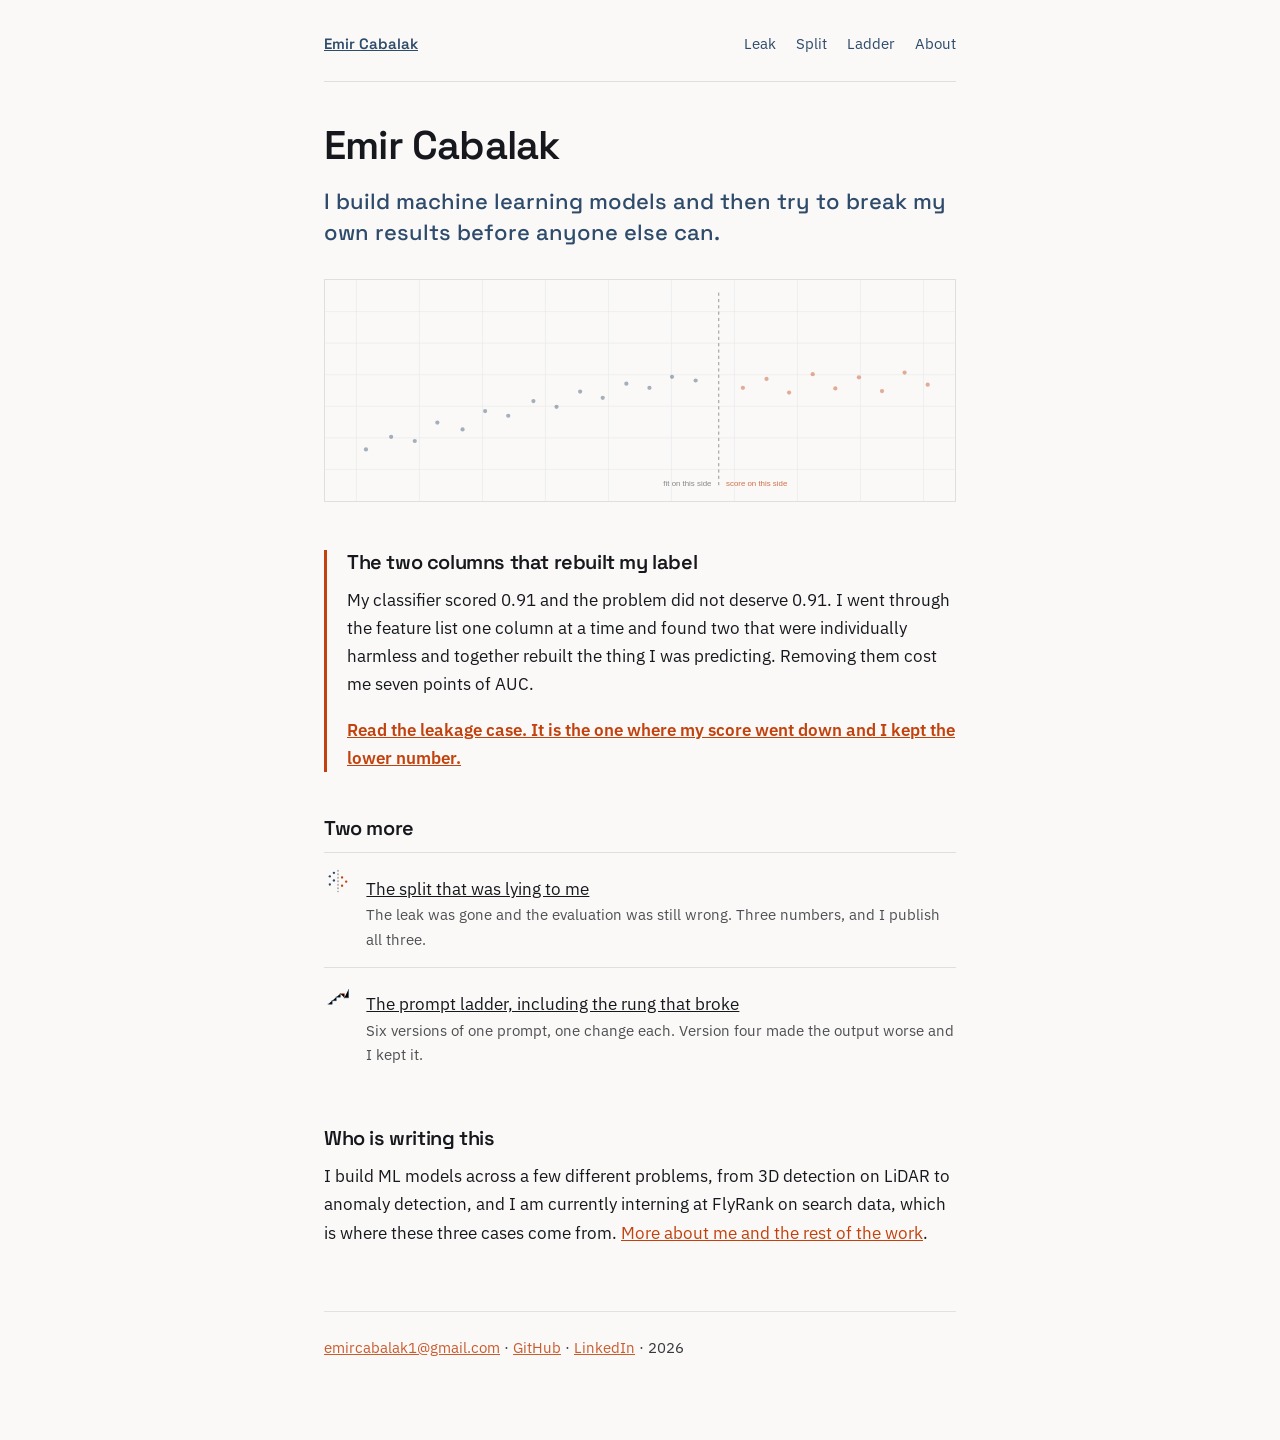
==== index.html @ 6a3590a3 "Add LinkedIn to the footer and the contact block" ====
<!doctype html>
<html lang="en">
<head>
<meta charset="utf-8">
<meta name="viewport" content="width=device-width, initial-scale=1">
<title>Emir Cabalak</title>
<meta name="description" content="I build machine learning models and then try to break my own results before anyone else can.">
<link rel="icon" href="favicon.svg" type="image/svg+xml">
<link rel="stylesheet" href="style.css">
</head>
<body>

<nav>
  <a class="home" href="index.html" aria-current="page">Emir Cabalak</a>
  <a href="leak.html">Leak</a>
  <a href="split.html">Split</a>
  <a href="ladder.html">Ladder</a>
  <a href="about.html">About</a>
</nav>

<main>
  <h1>Emir Cabalak</h1>
  <p class="claim">I build machine learning models and then try to break my own results before anyone else can.</p>

  <img class="hero" src="hero-texture.svg" alt="" width="1200" height="420">

  <div class="lead">
    <h2 style="margin-top:0">The two columns that rebuilt my label</h2>
    <p>My classifier scored 0.91 and the problem did not deserve 0.91. I went through the
    feature list one column at a time and found two that were individually harmless and
    together rebuilt the thing I was predicting. Removing them cost me seven points of AUC.</p>
    <p class="cta"><a href="leak.html">Read the leakage case. It is the one where my score
    went down and I kept the lower number.</a></p>
  </div>

  <h2>Two more</h2>
  <ul class="more">
    <li>
      <img src="icon-split.svg" alt="" width="28" height="28">
      <span>
        <a href="split.html">The split that was lying to me</a>
        <span class="sub">The leak was gone and the evaluation was still wrong. Three numbers, and I publish all three.</span>
      </span>
    </li>
    <li>
      <img src="icon-ladder.svg" alt="" width="28" height="28">
      <span>
        <a href="ladder.html">The prompt ladder, including the rung that broke</a>
        <span class="sub">Six versions of one prompt, one change each. Version four made the output worse and I kept it.</span>
      </span>
    </li>
  </ul>

  <h2>Who is writing this</h2>
  <p>I build ML models across a few different problems, from 3D detection on LiDAR to anomaly
  detection, and I am currently interning at FlyRank on search data, which is where these three
  cases come from. <a href="about.html">More about me and the rest of the work</a>.</p>
</main>

<footer>
  <a href="mailto:emircabalak1@gmail.com">emircabalak1@gmail.com</a> &middot;
  <a href="https://github.com/emircabalak">GitHub</a> &middot;
  <a href="https://www.linkedin.com/in/emircabalak/">LinkedIn</a> &middot; 2026
</footer>

</body>
</html>
---- style.css ----
@import url("https://fonts.googleapis.com/css2?family=IBM+Plex+Sans:wght@400;600&family=Space+Grotesk:wght@500;600&display=swap");

:root {
  --paper: #FAF9F7;
  --ink: #16181D;
  --main: #2E4B6B;
  --accent: #C2410C;
  --rule: #E2DFDA;
  --font-heading: "Space Grotesk", "Segoe UI", Helvetica, Arial, sans-serif;
  --font-body: "IBM Plex Sans", "Segoe UI", Helvetica, Arial, sans-serif;
}

@media (prefers-color-scheme: dark) {
  :root {
    --paper: #14161A;
    --ink: #E9E7E3;
    --main: #8FB2D6;
    --accent: #F0834D;
    --rule: #2A2E35;
  }
}

* { box-sizing: border-box; }

body {
  margin: 0 auto;
  padding: 2rem 1.25rem 5rem;
  max-width: 42rem;
  background: var(--paper);
  color: var(--ink);
  font-family: var(--font-body);
  font-size: 1.0625rem;
  line-height: 1.65;
  font-variant-numeric: tabular-nums;
}

h1, h2, h3 {
  font-family: var(--font-heading);
  font-weight: 600;
  letter-spacing: -0.02em;
  line-height: 1.2;
}

h1 { font-size: clamp(1.75rem, 6vw, 2.5rem); margin: 0 0 1rem; }
h2 { font-size: 1.25rem; margin: 2.75rem 0 0.75rem; }
h3 { font-size: 1rem; margin: 2rem 0 0.5rem; color: var(--main); }

p { margin: 0 0 1.1rem; }

a { color: var(--accent); }
a:focus-visible { outline: 2px solid var(--accent); outline-offset: 3px; }

/* navigation */

nav {
  display: flex;
  flex-wrap: wrap;
  gap: 1.25rem;
  padding-bottom: 1.5rem;
  margin-bottom: 2.5rem;
  border-bottom: 1px solid var(--rule);
  font-size: 0.9375rem;
}

nav a { color: var(--main); text-decoration: none; }
nav a:hover { text-decoration: underline; }
nav a[aria-current="page"] { font-weight: 600; text-decoration: underline; }
nav .home { font-family: var(--font-heading); font-weight: 600; margin-right: auto; }

/* home */

.claim {
  font-family: var(--font-heading);
  font-weight: 500;
  font-size: clamp(1.125rem, 3.6vw, 1.375rem);
  line-height: 1.4;
  color: var(--main);
  margin: 0 0 2rem;
}

.hero { width: 100%; height: auto; margin: 0 0 2.5rem; border: 1px solid var(--rule); }

.lead {
  border-left: 3px solid var(--accent);
  padding-left: 1.25rem;
  margin: 0 0 2.5rem;
}

.cta { font-weight: 600; }

.more { list-style: none; padding: 0; margin: 0; }
.more li { display: flex; gap: 0.9rem; align-items: baseline; padding: 0.9rem 0; border-top: 1px solid var(--rule); }
.more img { width: 28px; height: 28px; flex: none; }
.more a { color: var(--ink); }
.more .sub { display: block; font-size: 0.9375rem; opacity: 0.75; }

/* case pages */

.case-icon { width: 48px; height: 48px; margin-bottom: 0.75rem; }

.kicker {
  font-size: 0.8125rem;
  letter-spacing: 0.08em;
  text-transform: uppercase;
  color: var(--main);
  margin: 0 0 0.5rem;
}

table {
  width: 100%;
  border-collapse: collapse;
  margin: 1.5rem 0;
  font-size: 0.9375rem;
}

th, td { text-align: left; padding: 0.5rem 0.75rem 0.5rem 0; border-bottom: 1px solid var(--rule); }
th { font-weight: 600; color: var(--main); border-bottom-width: 2px; }
td.num, th.num { text-align: right; padding-right: 0; }

.table-scroll { overflow-x: auto; }

figure { margin: 1.75rem 0; }
figure img { width: 100%; height: auto; border: 1px solid var(--rule); }
figcaption { font-size: 0.875rem; opacity: 0.75; margin-top: 0.5rem; }

.pending {
  border: 1px dashed var(--rule);
  padding: 1rem 1.25rem;
  font-size: 0.9375rem;
  opacity: 0.8;
}

.next {
  margin-top: 3rem;
  padding-top: 1.5rem;
  border-top: 1px solid var(--rule);
  font-weight: 600;
}

/* about */

.portrait { width: 160px; height: 160px; border-radius: 50%; float: right; margin: 0 0 1rem 1.5rem; }

@media (max-width: 30rem) {
  .portrait { float: none; margin: 0 0 1.5rem; }
}

/* footer */

footer {
  margin-top: 4rem;
  padding-top: 1.5rem;
  border-top: 1px solid var(--rule);
  font-size: 0.9375rem;
  opacity: 0.85;
}
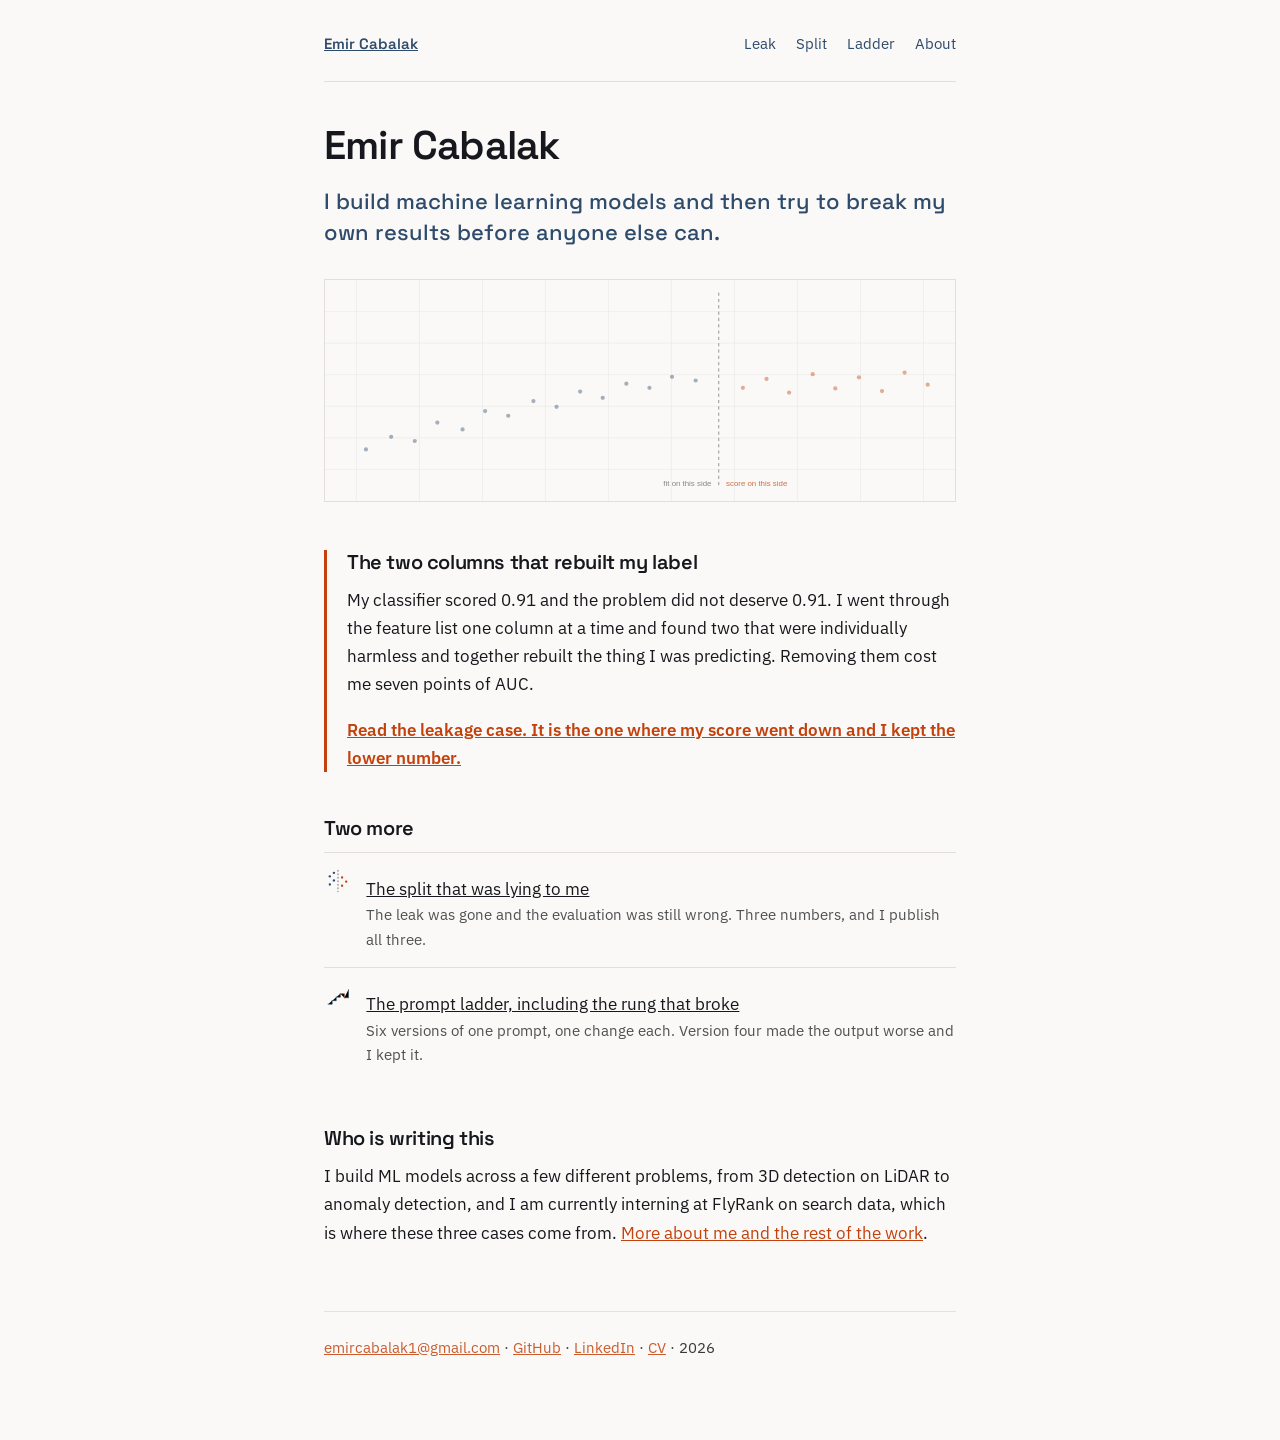
==== commit 53b59110: "Add the CV and link it from the footer and the about page" ====
--- a/index.html
+++ b/index.html
@@ -60,7 +60,8 @@
 <footer>
   <a href="mailto:emircabalak1@gmail.com">emircabalak1@gmail.com</a> &middot;
   <a href="https://github.com/emircabalak">GitHub</a> &middot;
-  <a href="https://www.linkedin.com/in/emircabalak/">LinkedIn</a> &middot; 2026
+  <a href="https://www.linkedin.com/in/emircabalak/">LinkedIn</a> &middot;
+  <a href="Emir_Cabalak_CV.pdf">CV</a> &middot; 2026
 </footer>
 
 </body>
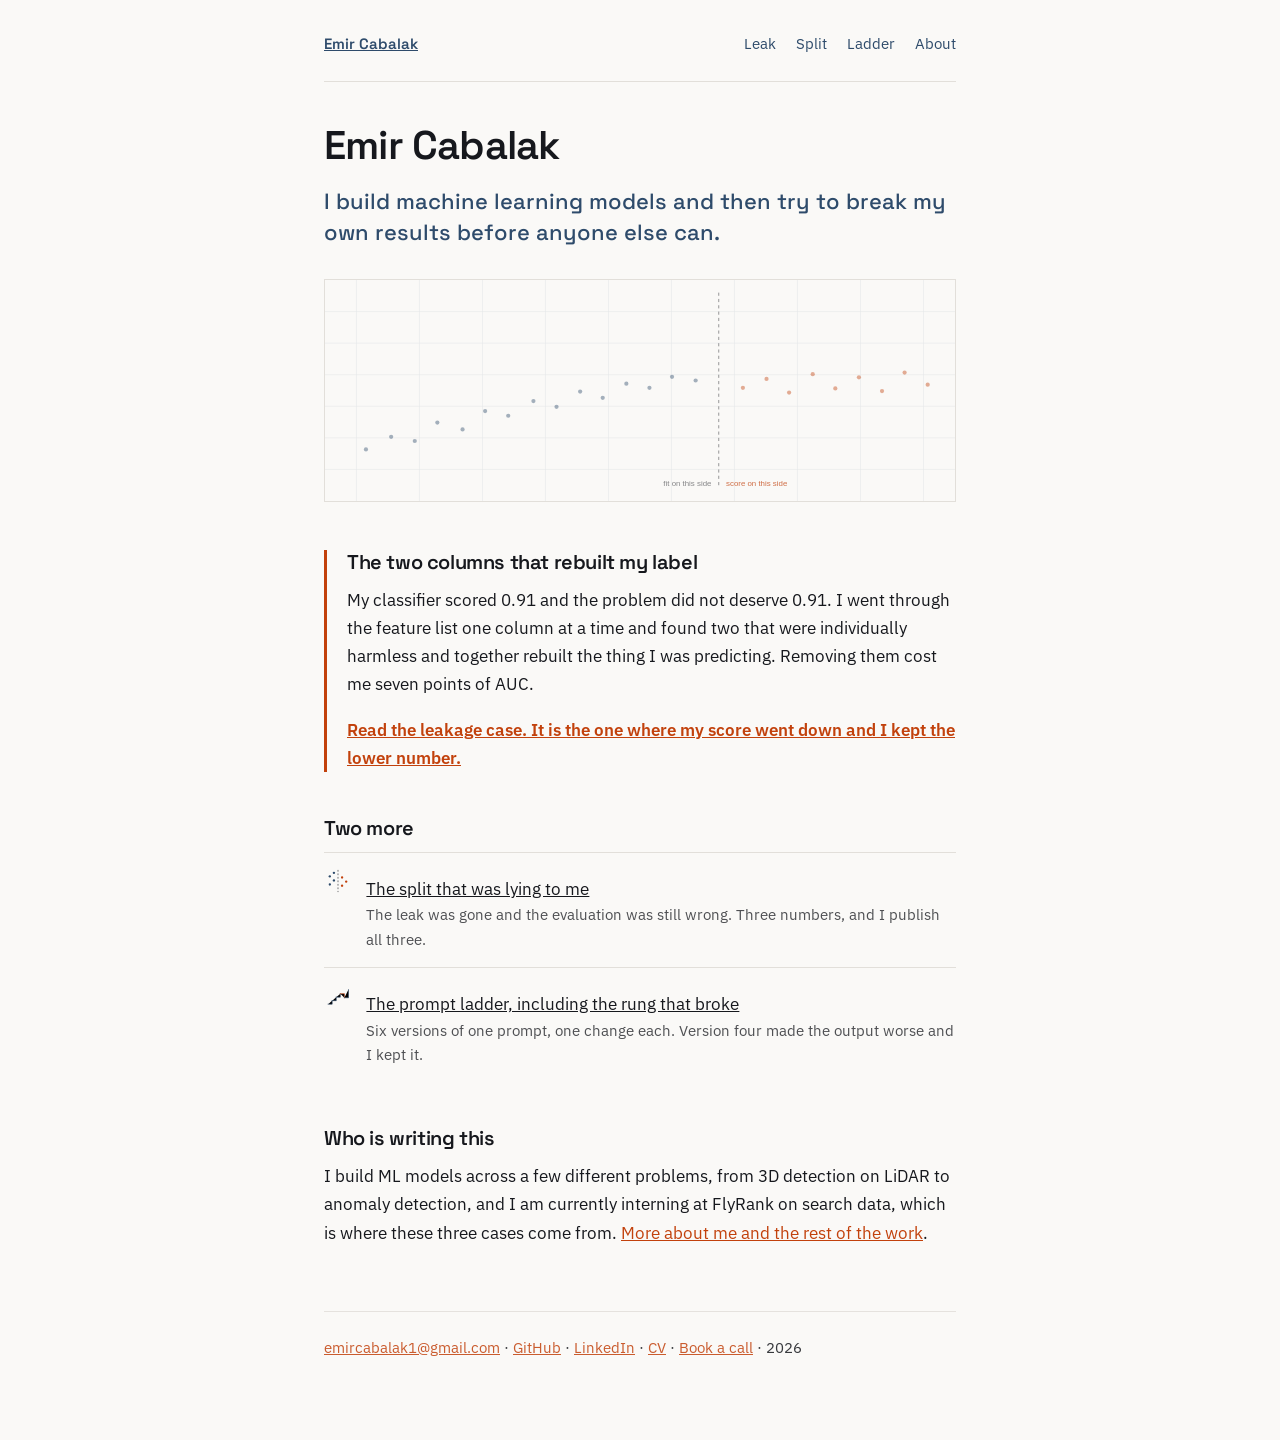
==== commit de4ae297: "Add the booking link" ====
--- a/index.html
+++ b/index.html
@@ -61,7 +61,8 @@
   <a href="mailto:emircabalak1@gmail.com">emircabalak1@gmail.com</a> &middot;
   <a href="https://github.com/emircabalak">GitHub</a> &middot;
   <a href="https://www.linkedin.com/in/emircabalak/">LinkedIn</a> &middot;
-  <a href="Emir_Cabalak_CV.pdf">CV</a> &middot; 2026
+  <a href="Emir_Cabalak_CV.pdf">CV</a> &middot;
+  <a href="https://cal.com/emircabalak">Book a call</a> &middot; 2026
 </footer>
 
 </body>
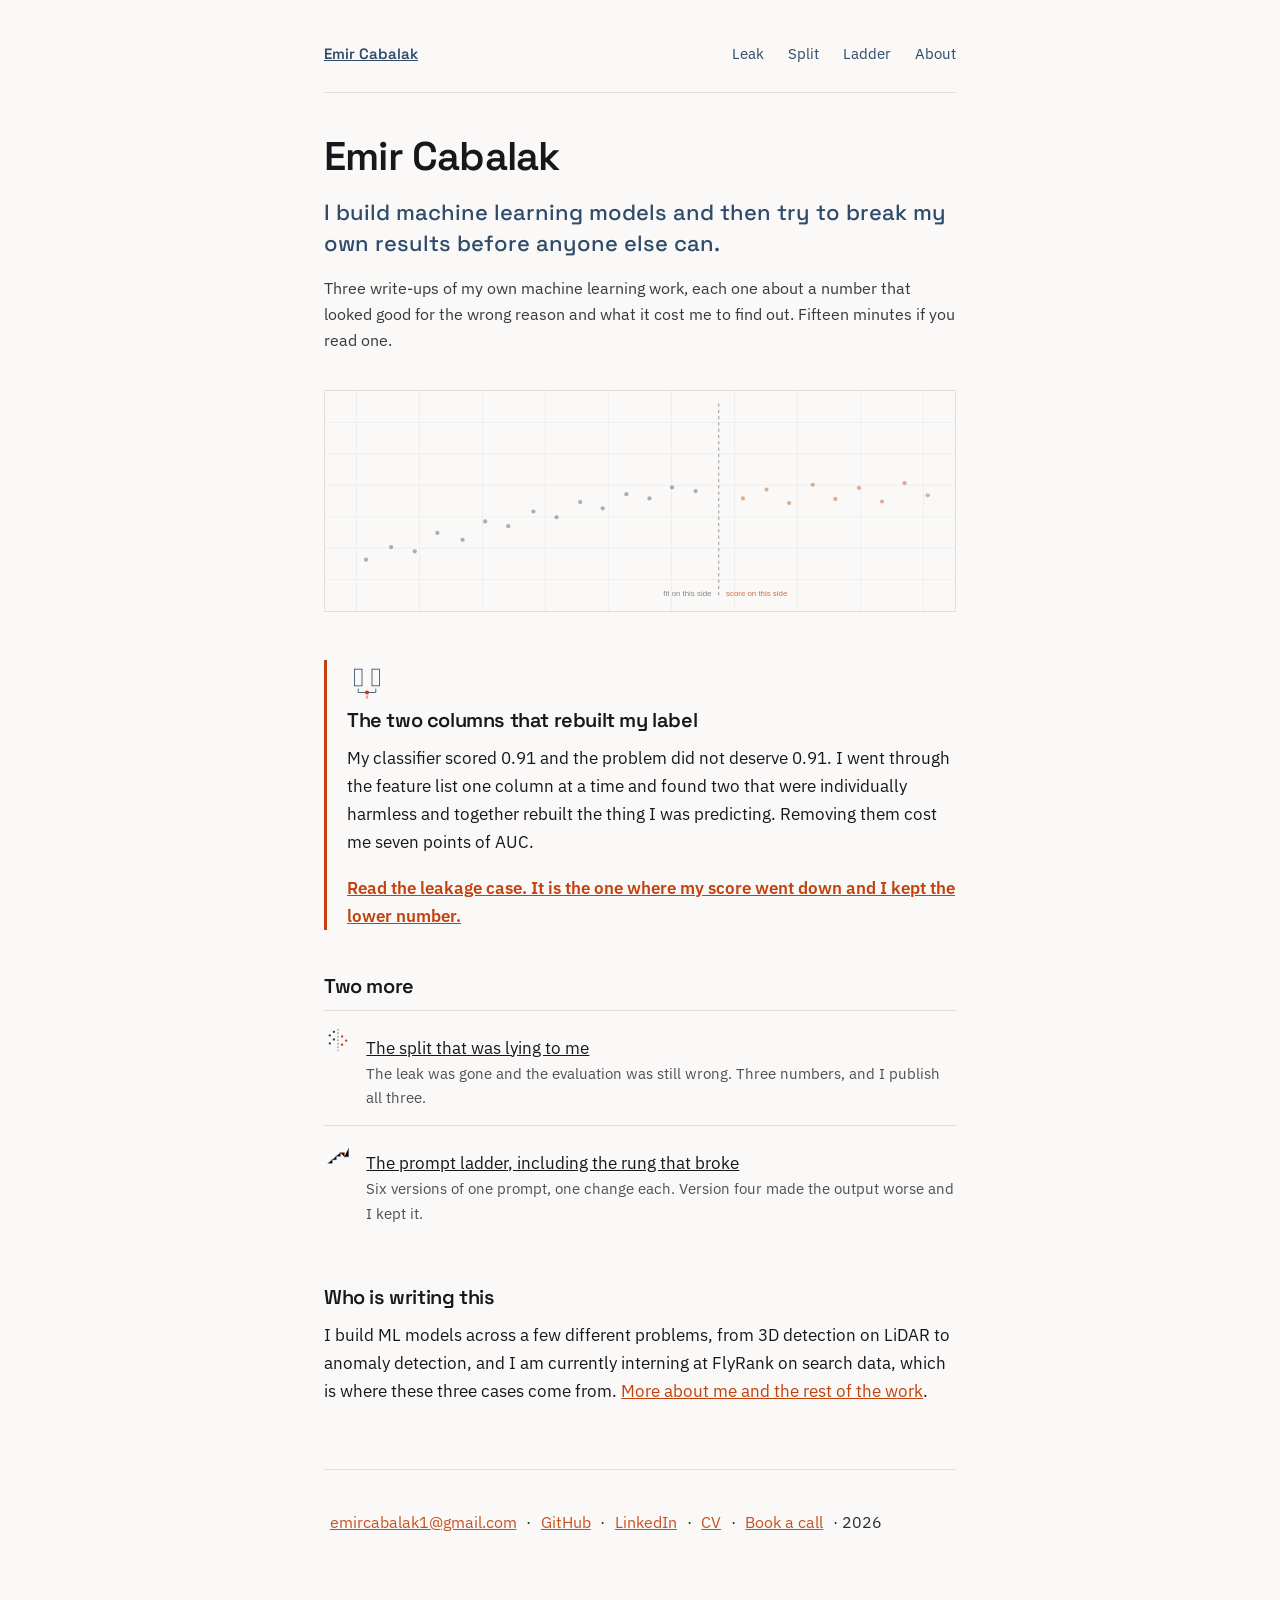
==== commit a1afbfcb: "Enlarge tap targets, add a line saying what the site is for, and open each section of case 2 plainly" ====
--- a/index.html
+++ b/index.html
@@ -22,9 +22,14 @@
   <h1>Emir Cabalak</h1>
   <p class="claim">I build machine learning models and then try to break my own results before anyone else can.</p>
 
+  <p class="for-you">Three write-ups of my own machine learning work, each one about a number
+  that looked good for the wrong reason and what it cost me to find out. Fifteen minutes if you
+  read one.</p>
+
   <img class="hero" src="hero-texture.svg" alt="" width="1200" height="420">
 
   <div class="lead">
+    <img src="icon-leak.svg" alt="" width="40" height="40">
     <h2 style="margin-top:0">The two columns that rebuilt my label</h2>
     <p>My classifier scored 0.91 and the problem did not deserve 0.91. I went through the
     feature list one column at a time and found two that were individually harmless and
--- a/style.css
+++ b/style.css
@@ -55,14 +55,19 @@
 nav {
   display: flex;
   flex-wrap: wrap;
-  gap: 1.25rem;
-  padding-bottom: 1.5rem;
+  gap: 0.25rem 1.5rem;
+  padding-bottom: 1rem;
   margin-bottom: 2.5rem;
   border-bottom: 1px solid var(--rule);
   font-size: 0.9375rem;
 }
 
-nav a { color: var(--main); text-decoration: none; }
+nav a {
+  color: var(--main);
+  text-decoration: none;
+  display: inline-block;
+  padding: 0.6rem 0;
+}
 nav a:hover { text-decoration: underline; }
 nav a[aria-current="page"] { font-weight: 600; text-decoration: underline; }
 nav .home { font-family: var(--font-heading); font-weight: 600; margin-right: auto; }
@@ -84,6 +89,14 @@
   border-left: 3px solid var(--accent);
   padding-left: 1.25rem;
   margin: 0 0 2.5rem;
+}
+
+.lead img { width: 40px; height: 40px; display: block; margin-bottom: 0.5rem; }
+
+.for-you {
+  margin: -1rem 0 2.25rem;
+  font-size: 1rem;
+  opacity: 0.85;
 }
 
 .cta { font-weight: 600; }
@@ -151,6 +164,12 @@
   margin-top: 4rem;
   padding-top: 1.5rem;
   border-top: 1px solid var(--rule);
-  font-size: 0.9375rem;
-  opacity: 0.85;
+  font-size: 1rem;
+  line-height: 2.4;
+  opacity: 0.9;
 }
+
+footer a {
+  display: inline-block;
+  padding: 0.55rem 0.35rem;
+}
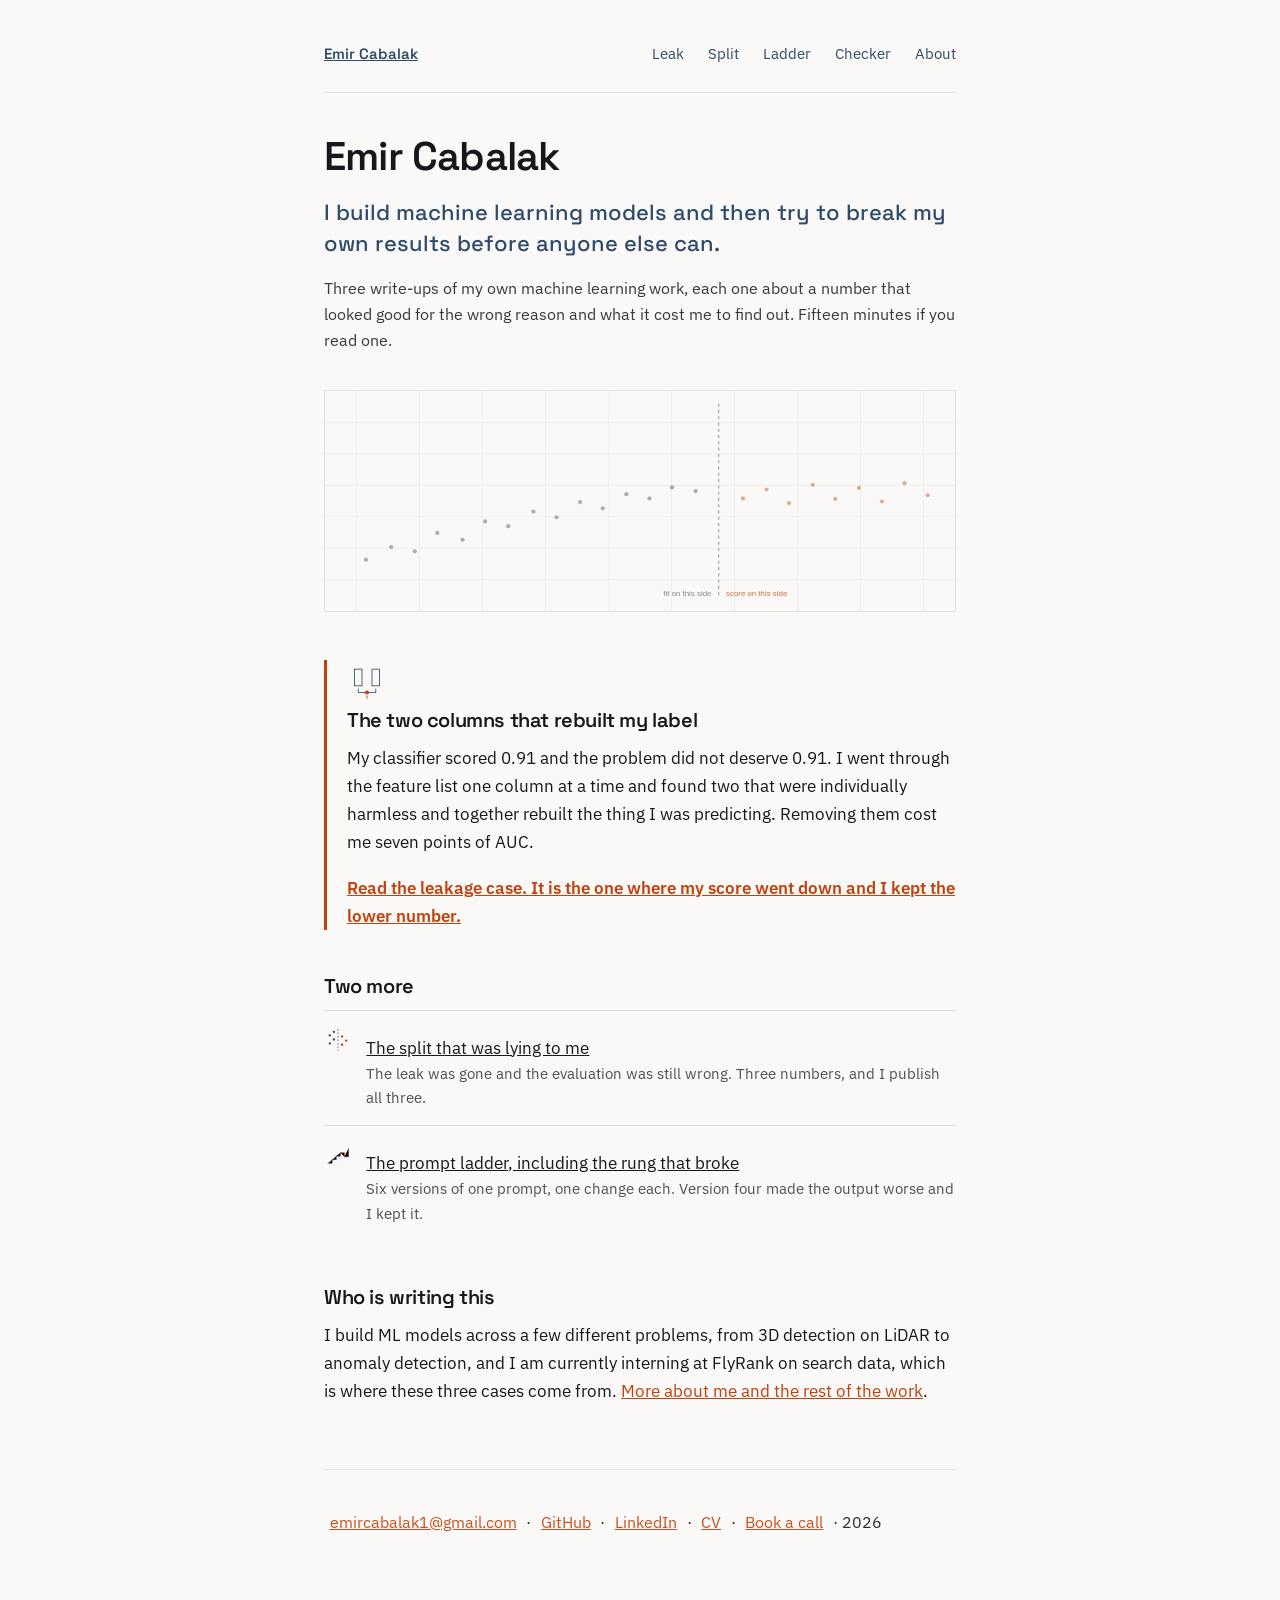
==== commit 00d8b73a: "Add the leakage checker, a working tool that runs in the browser" ====
--- a/index.html
+++ b/index.html
@@ -15,6 +15,7 @@
   <a href="leak.html">Leak</a>
   <a href="split.html">Split</a>
   <a href="ladder.html">Ladder</a>
+  <a href="checker.html">Checker</a>
   <a href="about.html">About</a>
 </nav>
 
--- a/style.css
+++ b/style.css
@@ -173,3 +173,65 @@
   display: inline-block;
   padding: 0.55rem 0.35rem;
 }
+
+/* checker */
+
+form { margin: 1.75rem 0; }
+
+label {
+  display: block;
+  font-size: 0.9375rem;
+  font-weight: 600;
+  color: var(--main);
+  margin-bottom: 0.35rem;
+}
+
+textarea, input {
+  width: 100%;
+  font-family: var(--font-body);
+  font-size: 1rem;
+  color: var(--ink);
+  background: transparent;
+  border: 1px solid var(--rule);
+  border-radius: 4px;
+  padding: 0.6rem 0.7rem;
+}
+
+textarea { resize: vertical; }
+textarea:focus-visible, input:focus-visible { outline: 2px solid var(--accent); outline-offset: 1px; }
+
+.row { display: flex; flex-wrap: wrap; gap: 1rem; margin-top: 1rem; align-items: flex-end; }
+.row > span { flex: 1 1 12rem; }
+
+button {
+  font-family: var(--font-body);
+  font-size: 1rem;
+  font-weight: 600;
+  color: var(--paper);
+  background: var(--accent);
+  border: 1px solid var(--accent);
+  border-radius: 4px;
+  padding: 0.7rem 1.2rem;
+  cursor: pointer;
+}
+
+button.secondary { color: var(--main); background: transparent; border-color: var(--main); }
+button:focus-visible { outline: 2px solid var(--ink); outline-offset: 2px; }
+
+.verdict {
+  font-family: var(--font-heading);
+  font-weight: 600;
+  font-size: 1.125rem;
+  border-left: 3px solid var(--rule);
+  padding-left: 1rem;
+  margin: 2rem 0 0.75rem;
+}
+
+.verdict.bad { border-left-color: var(--accent); }
+.verdict.good { border-left-color: var(--main); }
+
+.meta { font-size: 0.9375rem; opacity: 0.8; }
+
+tr.hit td { color: var(--accent); font-weight: 600; }
+
+#out h3 { margin-top: 1.75rem; }
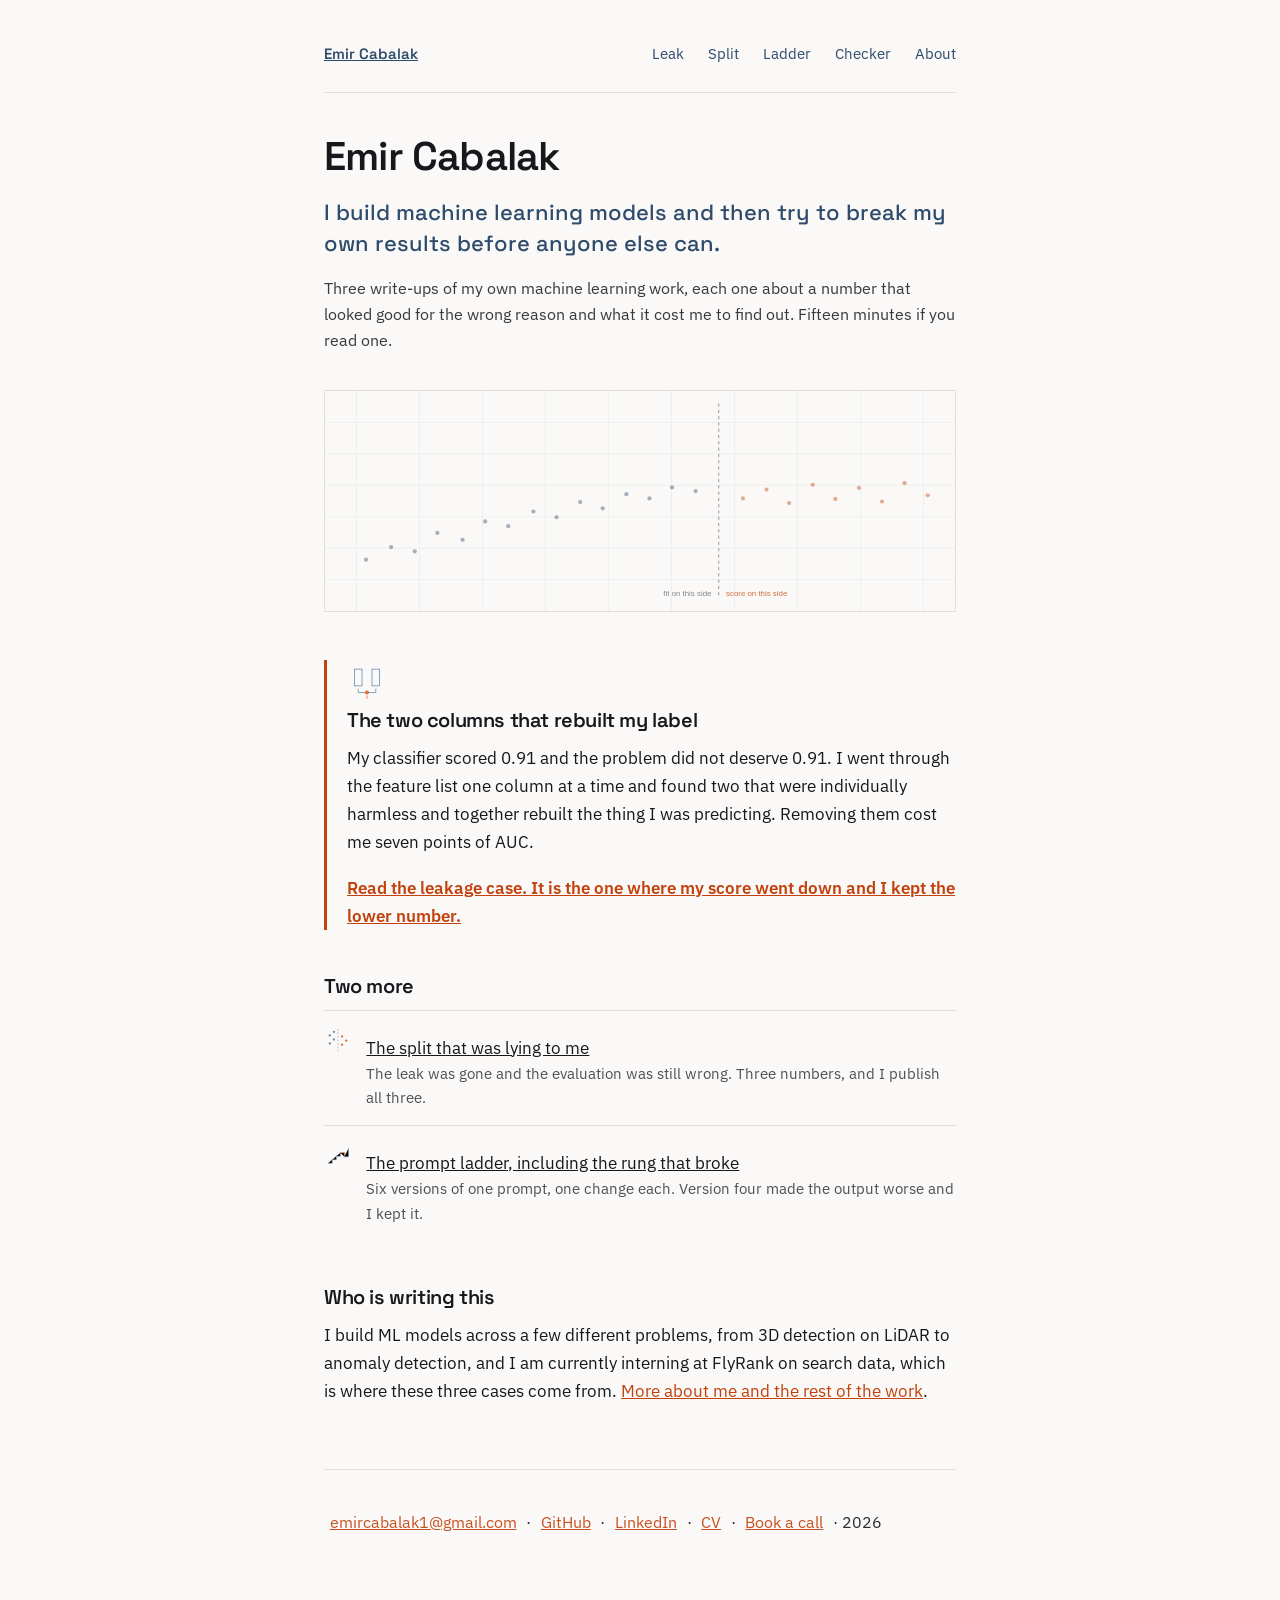
==== commit d852787d: "Harden the checker, add SEO metadata and a 404 page Escape column names and error text before they r" ====
--- a/index.html
+++ b/index.html
@@ -6,6 +6,20 @@
 <title>Emir Cabalak</title>
 <meta name="description" content="I build machine learning models and then try to break my own results before anyone else can.">
 <link rel="icon" href="favicon.svg" type="image/svg+xml">
+<link rel="canonical" href="https://emircabalak.github.io/">
+<meta property="og:type" content="website">
+<meta property="og:site_name" content="Emir Cabalak">
+<meta property="og:url" content="https://emircabalak.github.io/">
+<meta property="og:title" content="Emir Cabalak">
+<meta property="og:description" content="I build machine learning models and then try to break my own results before anyone else can.">
+<meta property="og:image" content="https://emircabalak.github.io/share-card.png">
+<meta property="og:image:width" content="1200">
+<meta property="og:image:height" content="630">
+<meta property="og:image:alt" content="Emir Cabalak. I build machine learning models and then try to break my own results before anyone else can.">
+<meta name="twitter:card" content="summary_large_image">
+<meta name="twitter:title" content="Emir Cabalak">
+<meta name="twitter:description" content="I build machine learning models and then try to break my own results before anyone else can.">
+<meta name="twitter:image" content="https://emircabalak.github.io/share-card.png">
 <link rel="stylesheet" href="style.css">
 </head>
 <body>
